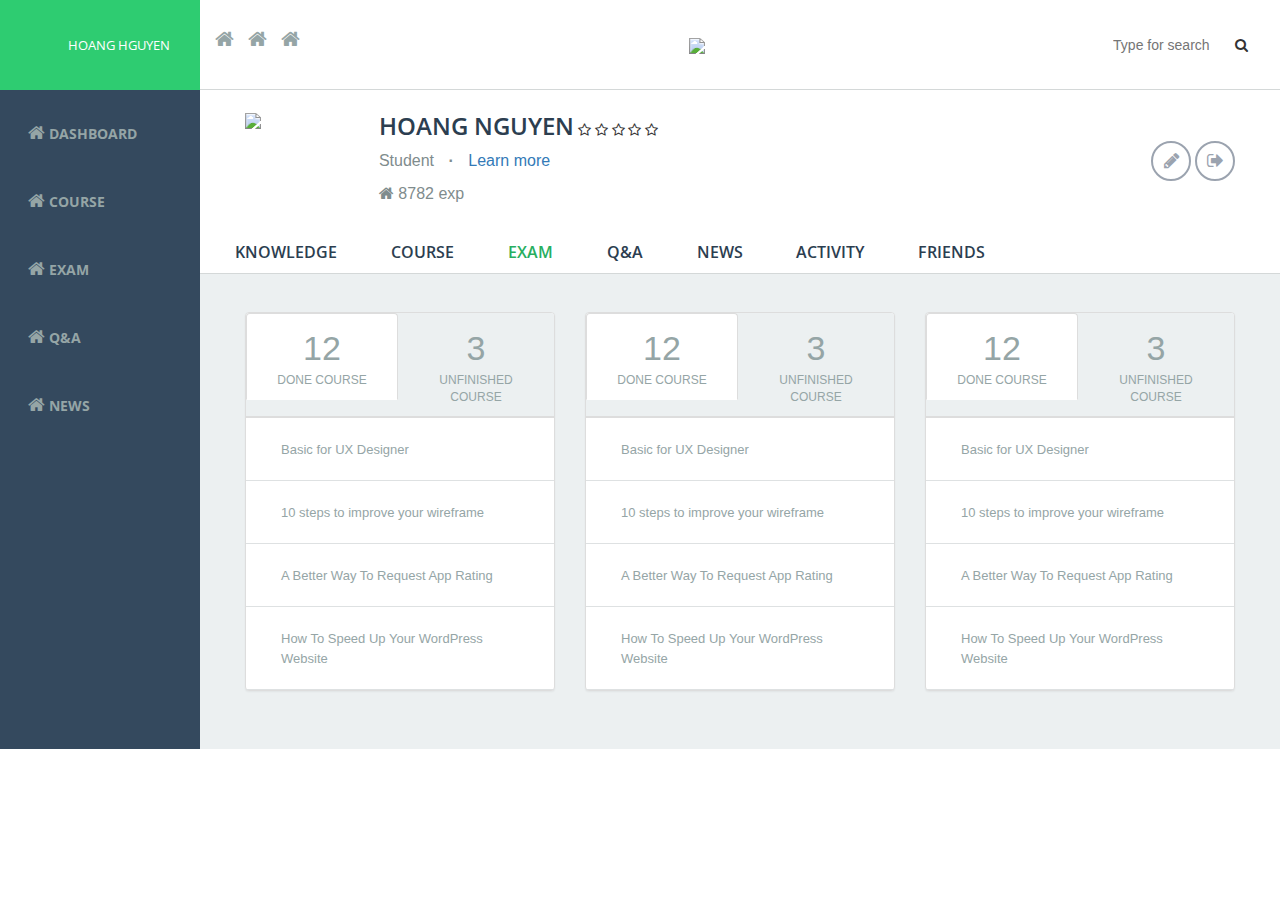
==== index - Copy.html @ 54e9cbac "Init commit" ====
<!DOCTYPE html>
<html>
	<head>
		<title>
			Course Dashboard
		</title>
		<link rel="icon" href="images/avatar.ico">
		<link rel="stylesheet" type="text/css" href="css/bootstrap.css">
		<link rel="stylesheet" type="text/css" href="css/bootstrap-theme.css">
		<link rel="stylesheet" type="text/css" href="css/font-awesome.css">
		<link rel="stylesheet" type="text/css" href="css/main - Copy.css">
	</head>
	<body>
		<div class="dashboard">
			<header class="header">				
				<ul class="header-col-nav">
					<li>
						<a href="">
							<i class="fa fa-home"></i>
						</a>
					</li>
					<li>
						<a href="">
							<i class="fa fa-home"></i>
						</a>
					</li>
					<li>
						<a href="">
							<i class="fa fa-home"></i>
						</a>
					</li>
				</ul>			
				<div class="header-col-logo">
					<img src="images/logo.png">
				</div>
				<div class="search">
					<input type="search" placeholder="Type for search" class="header-col-search-input">
					<i class="fa fa-search"></i>
				</div>
			</header>
			<aside class="sidebar">
				<div class="sidebar-account">
					<a href="account.html">
						<div class="sidebar-logo" style="background-image: url('images/avatar.png')"></div>
						HOANG HGUYEN
					</a>
				</div>
				<div class="menu">
					<ul>
						<li>
							<a href="">
								<i class="fa fa-home"></i>
								DASHBOARD
							</a>						
						</li>
						<li>
							<a href="">
								<i class="fa fa-home"></i>
								COURSE
							</a>						
						</li>
						<li>
							<a href="">
								<i class="fa fa-home"></i>
								EXAM
							</a>						
						</li>
						<li>
							<a href="">
								<i class="fa fa-home"></i>
								Q&A
							</a>						
						</li>
						<li>
							<a href="">
								<i class="fa fa-home"></i>
								NEWS
							</a>						
						</li>
					</ul>
				</div>
			</aside>
			<article class="content">			
				<div class="user">
					<div class="user-img-body">
						<div class="user-img">
							<img src="images/avatar.png">
						</div>
						<div class="user-body">
							<div class="user-name-rating">
								<h3 class="user-name">HOANG NGUYEN</h3>
								<div class="user-rating">
									<span>
										<i class="fa fa-star-o"></i>
									</span>
									<span>
										<i class="fa fa-star-o"></i>
									</span>
									<span>
										<i class="fa fa-star-o"></i>
									</span>
									<span>
										<i class="fa fa-star-o"></i>
									</span>
									<span>
										<i class="fa fa-star-o"></i>
									</span>
								</div>
							</div>
							<div class="user-status-more">
								<div class="user-status">
									Student
								</div>
								<div class="user-dot">
									&#183
								</div>					
								<div class="user-more">
									<a href="">
										Learn more
									</a>
								</div>
							</div>
							<div class="user-points">
								<i class="fa fa-home"></i>
								8782 exp
							</div>
						</div>
					</div>
					<div class="user-tools">	
						<a href="">
							<i class="fa fa-pencil"></i>
						</a>
						<a href="">
							<i class="fa fa-sign-out"></i>
						</a>
					</div>
				</div>
				<div class="tab-navigation">
					<ul>
						<li>
							<a href="">
								KNOWLEDGE
							</a>
						</li>
						<li>
							<a href="">
								COURSE
							</a>
						</li>
						<li>
							<a class="active" href="">
								EXAM
							</a>
						</li>
						<li>
							<a href="">
								Q&A
							</a>
						</li>
						<li>
							<a href="">
								NEWS
							</a>
						</li>
						<li>
							<a href="">
								ACTIVITY
							</a>
						</li>
						<li>
							<a href="">
								FRIENDS
							</a>
						</li>
					</ul>
				</div>
				<section class="section">
					<div class="row">
						<div class="col-lg-4 col-md-6 col-sm-6 col-xs-12">
							<div class="panel panel-default">
								<div class="panel-heading">
									<ul class="nav nav-tabs">
										<li role="presentation" class="active">
											<a href="#">
												12
												<span class="span">DONE COURSE</span>
											</a>
										</li>
										<li role="presentation">
											<a href="#">
												3
												<span class="span">UNFINISHED COURSE</span>
											</a>
										</li>
									</ul>
								</div>
								<div class="panel-body">
									<ul>
										<li>
											<a href="">
												Basic for UX Designer
											</a>
										</li>
										<li>
											<a href="">
												10 steps to improve your wireframe
											</a>
										</li>
										<li>
											<a href="">
												A Better Way To Request App Rating
											</a>
										</li>
										<li>
											<a href="">
												How To Speed Up Your WordPress Website
											</a>
										</li>
									</ul>
								</div>
							</div>
						</div>
						<div class="col-lg-4 col-md-6 col-sm-6 col-xs-12">
							<div class="panel panel-default">
								<div class="panel-heading">
									<ul class="nav nav-tabs">
										<li role="presentation" class="active">
											<a href="#">
												12
												<span class="span">DONE COURSE</span>
											</a>
										</li>
										<li role="presentation">
											<a href="#">
												3
												<span class="span">UNFINISHED COURSE</span>
											</a>
										</li>
									</ul>
								</div>
								<div class="panel-body">
									<ul>
										<li>
											<a href="">
												Basic for UX Designer
											</a>
										</li>
										<li>
											<a href="">
												10 steps to improve your wireframe
											</a>
										</li>
										<li>
											<a href="">
												A Better Way To Request App Rating
											</a>
										</li>
										<li>
											<a href="">
												How To Speed Up Your WordPress Website
											</a>
										</li>
									</ul>
								</div>
							</div>
						</div>
						<div class="col-lg-4 col-md-6 col-sm-6 col-xs-12">
							<div class="panel panel-default">
								<div class="panel-heading">
									<ul class="nav nav-tabs">
										<li role="presentation" class="active">
											<a href="#">
												12
												<span class="span">DONE COURSE</span>
											</a>
										</li>
										<li role="presentation">
											<a href="#">
												3
												<span class="span">UNFINISHED COURSE</span>
											</a>
										</li>
									</ul>
								</div>
								<div class="panel-body">
									<ul>
										<li>
											<a href="">
												Basic for UX Designer
											</a>
										</li>
										<li>
											<a href="">
												10 steps to improve your wireframe
											</a>
										</li>
										<li>
											<a href="">
												A Better Way To Request App Rating
											</a>
										</li>
										<li>
											<a href="">
												How To Speed Up Your WordPress Website
											</a>
										</li>
									</ul>
								</div>
							</div>
						</div>
					</div>
				</section>
			</article>
		</div>
		<script src="http://code.jquery.com/jquery-1.11.3.min.js"></script>
		<script src="https://maxcdn.bootstrapcdn.com/bootstrap/3.3.6/js/bootstrap.min.js" integrity="sha384-0mSbJDEHialfmuBBQP6A4Qrprq5OVfW37PRR3j5ELqxss1yVqOtnepnHVP9aJ7xS" crossorigin="anonymous"></script>
	</body>
</html>
---- css/main - Copy.css ----
@import url(https://fonts.googleapis.com/css?family=Open+Sans:400,300,300italic,400italic,600,600italic,700,800,800italic,700italic);

.sidebar {
	background-color: #34495e;
	bottom: 0;
	height: 100%;
	left: 0;
	position: absolute;
	top: 0;
	width: 200px;
}

.sidebar-account {
	background-color: #2ecc71;
	color: #ffffff;
	font-family: 'Open Sans', sans-serif;
	font-size: 13px;
	line-height: 90px;
	padding-left: 15px;
	vertical-align: middle;
}

.sidebar-account > a {
	color: #ffffff;
}

.sidebar-account > a:hover {
	color: #ffffff;
	text-decoration: none;
}

.sidebar .menu {
	padding-top: 20px;
}

.sidebar .menu > ul {
	list-style-type: none;
	padding-left: 0;
}

.sidebar .menu > ul > li {
	margin-bottom: 20px;
}

.sidebar .menu > ul > li > a {
	color: #95a5a6;
	display: block;
	font-family: 'Open Sans', sans-serif;
	font-size: 14px;
	font-weight: 700;
	line-height: 48px;
	padding-left: 28px;
}

.sidebar .menu > ul > li > a:hover {
	background-color: #243342;
	color: #ffffff;
	text-decoration: none;
}

.sidebar .menu > ul > li > a > i {
	font-size: 18px;
}

.sidebar .menu > ul > li > a:hover > i {
	color: #2ecc71;
}

.sidebar-logo {
	background-position: center;
	background-repeat: no-repeat;
	background-size:cover;
	display: inline-block;
	height: 50px;
	vertical-align: middle;
	width: 50px;
}

.dashboard {
	padding-left: 200px;
	padding-top: 90px;
	position: relative;
}

.header {
	align-items: center;
	/*background-color: pink;*/
	border-bottom: 1px solid #d4d8d8;
	display: flex;
	height: 90px;
	justify-content: space-between;
	left: 200px;
	position: absolute;
	right: 0;
	top: 0;
}

.header-col-nav {
	padding: 32px 10px;
}

.header-col-nav li {
	display: inline-block;
	font-size: 20px;
	list-style-type: none;
	padding: 0 5px;
}

.header-col-nav li a {
	color: #95a5a6;
	font-size: 20px;
}

.header-col-nav li a:hover {
	color: #2ecc71;
}

.header-col-logo {
	padding: 23px;
	text-align: center;
}

.header .search {
	padding: 32px;
	text-align: right;
}

.header-col-search-input {
	border: none;
	width: 120px;
}

.header .header-logo {
	float: left;
	height: 44px;
	width: 36px;
}

.content {
	width: calc(100%-200px);
}

.content .user {
	align-items: center;
	/*background-color: purple;*/
	display: flex;
	justify-content: space-between;
	padding: 20px 40px;
}

.content .user-img-body {
	padding: 0 5px;
}

.content .user-img {
	display: inline-block;
	height: 100px;
	width: 130px;
}

.content .user-body {
	display: inline-block;
	padding: 6px 0;
	vertical-align: top;
}

.content .user-body .user-name-rating {
	margin-bottom: 10px;
}

.content .user-body .user-name {
	color: #2c3e50;
	display: inline-block;
	font-family: 'Open Sans', sans-serif;
	font-size: 24px;
	font-weight: 600;
	line-height: 20px;
	margin: 0;
}

.content .user-body .user-rating {
	display: inline-block;
}

.content .user-body .user-rating span:hover {
	content: "fa fa-star";
	position: absolute;
}

.content .user-body .user-status-more {
	color: #7f8c8d;
	font-size: 16px;
	margin-bottom: 10px;
}

.content .user-body .user-status {
	display: inline-block;
}

.content .user-body .user-dot {
	display: inline-block;
	font-weight: 800;
	padding: 0 10px;
}

.content .user-body .user-more {
	color: #3498db;
	display: inline-block;
}

.content .user-body .user-more:hover {
	text-decoration: underline;
}

.content .user-body .user-points {
	color: #7f8c8d;
	font-size: 16px;
}

.content .user-tools {
	display: inline-block;
	padding: 0 5px;
	text-align: right;
	vertical-align: middle;
}

.content .user-tools a {
	background-color: #ffffff;
	border: 2px solid;
	border-color: #9ba3af;
	border-radius: 100%;
	color: #9ba3af;
	display: inline-block;
	font-size: 18px;
	height: 40px;
	padding: 6px 10px;
	width: 40px;
}

.content .user-tools a:hover {
	background-color: #2ecc71;
	border-color: #2ecc71;
	color: #ffffff;
}

.content .tab-navigation {
	/*border-bottom-color: #d4d8d8;
	border-bottom-size: 1px;*/
	border-bottom: 1px solid #d4d8d8;
}

.content .tab-navigation ul {
	margin: 0;
	padding-left: 10px;
	width: 100%;
}

.content .tab-navigation ul li {
	display: inline-block;
	list-style-type: none;
	padding: 0 25px;
	text-align: center;
}

.content .tab-navigation ul li a {
	color: #2c3e50;
	display: block;
	font-family: 'Open Sans', sans-serif;
	font-size: 16px;
	font-weight: 600;
	padding: 9px 0;
	text-decoration: none;
}

.content .tab-navigation ul li a:hover {
	color: #27ae60;
}

.content .tab-navigation ul li a.active {
	color: #27ae60;
	border-bottom-color: #27ae60;
	border-bottom-size: 4px;
}

.content .tab-navigation ul li::before {
	
}

.content .section {
	background-color: #ecf0f1;
	padding: 38px 45px;
}

.content .section .panel {
	color: #95a5a6;
}

.content .section .panel .panel-heading {
	background-color: #ecf0f1;
	background-image: none;
	border-width: none;
	padding: 0;
}

.content .section .panel .panel-heading ul {
	text-align: center;
}

.content .section .panel .panel-heading ul li {
	width: 50%;
}

.content .section .panel .panel-heading ul li a {
	color: #95a5a6;
	font-size: 34px;
}

.content .section .panel .panel-heading .nav-tabs ul li:active {
	color: #e67333;
}

.content .section .panel .panel-heading .nav-tabs .span {
	display: block;
	font-size: 12px;
}

.content .section .panel .panel-body {
	padding: 0;
}

.content .section .panel .panel-body ul {
	margin: 0;
	padding: 0;
}

.content .section .panel .panel-body ul li {
	border-bottom: 1px #dee1e2 solid;
	/*height: 56px;*/
	list-style-type: none;
	padding: 21px 35px;
	width: 100%;
}

.content .section .panel .panel-body ul li a {
	color: #95a5a6;
	font-size: 13px;
	line-height: 14px;
	vertical-align: middle;
}
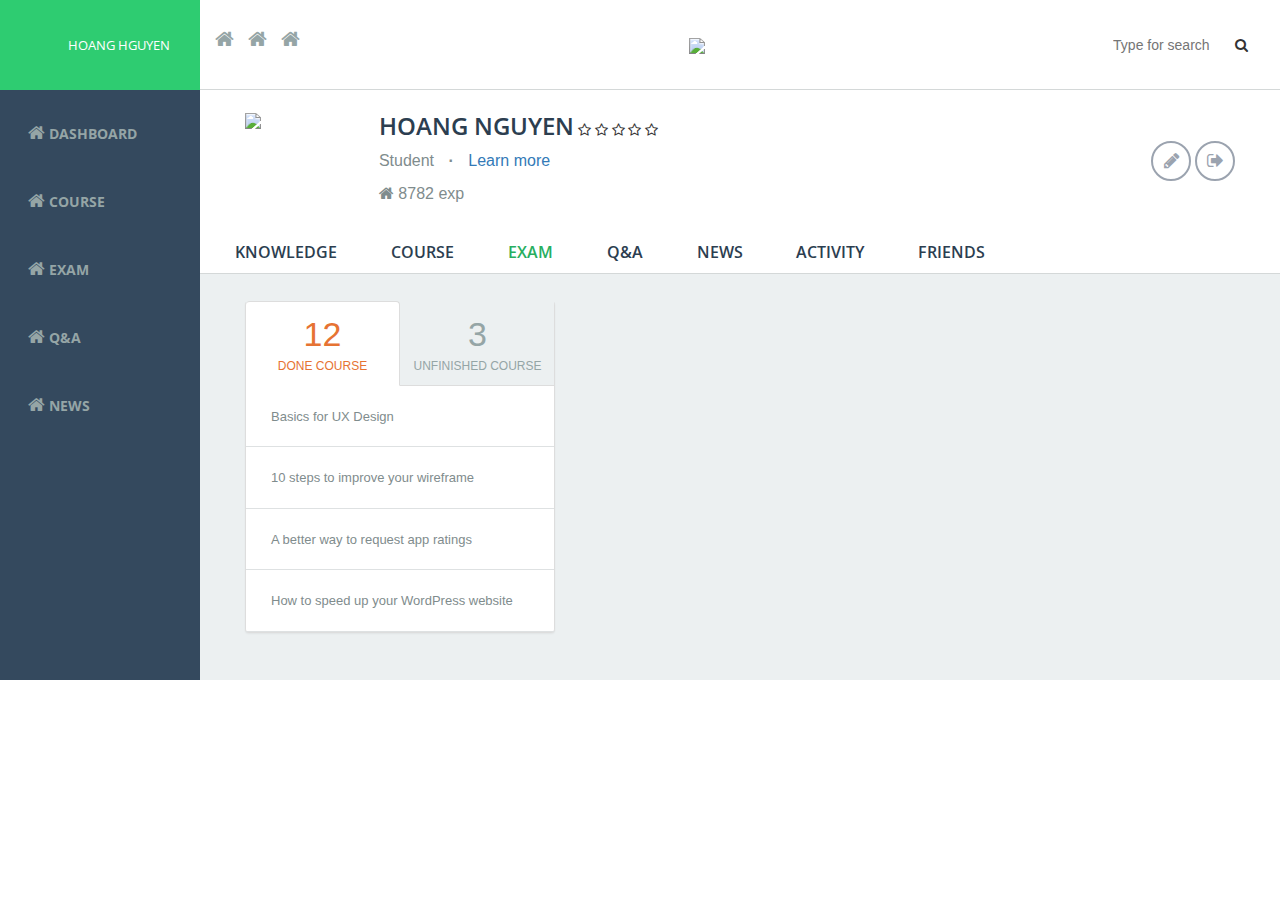
==== commit 5d249396: "Sync" ====
--- a/index - Copy.html
+++ b/index - Copy.html
@@ -178,15 +178,15 @@
 					<div class="row">
 						<div class="col-lg-4 col-md-6 col-sm-6 col-xs-12">
 							<div class="panel panel-default">
-								<div class="panel-heading">
+								<div class="panel-header">
 									<ul class="nav nav-tabs">
-										<li role="presentation" class="active">
+										<li class="active">
 											<a href="#">
 												12
 												<span class="span">DONE COURSE</span>
 											</a>
 										</li>
-										<li role="presentation">
+										<li>
 											<a href="#">
 												3
 												<span class="span">UNFINISHED COURSE</span>
@@ -197,117 +197,29 @@
 								<div class="panel-body">
 									<ul>
 										<li>
-											<a href="">
-												Basic for UX Designer
-											</a>
-										</li>
-										<li>
-											<a href="">
+											<a href="#">
+												Basics for UX Design
+											</a>
+										</li>
+										<li>
+											<a href="#">
 												10 steps to improve your wireframe
 											</a>
 										</li>
 										<li>
-											<a href="">
-												A Better Way To Request App Rating
-											</a>
-										</li>
-										<li>
-											<a href="">
-												How To Speed Up Your WordPress Website
+											<a href="#">
+												A better way to request app ratings
+											</a>
+										</li>
+										<li>
+											<a href="#">
+												How to speed up your WordPress website
 											</a>
 										</li>
 									</ul>
 								</div>
 							</div>
-						</div>
-						<div class="col-lg-4 col-md-6 col-sm-6 col-xs-12">
-							<div class="panel panel-default">
-								<div class="panel-heading">
-									<ul class="nav nav-tabs">
-										<li role="presentation" class="active">
-											<a href="#">
-												12
-												<span class="span">DONE COURSE</span>
-											</a>
-										</li>
-										<li role="presentation">
-											<a href="#">
-												3
-												<span class="span">UNFINISHED COURSE</span>
-											</a>
-										</li>
-									</ul>
-								</div>
-								<div class="panel-body">
-									<ul>
-										<li>
-											<a href="">
-												Basic for UX Designer
-											</a>
-										</li>
-										<li>
-											<a href="">
-												10 steps to improve your wireframe
-											</a>
-										</li>
-										<li>
-											<a href="">
-												A Better Way To Request App Rating
-											</a>
-										</li>
-										<li>
-											<a href="">
-												How To Speed Up Your WordPress Website
-											</a>
-										</li>
-									</ul>
-								</div>
-							</div>
-						</div>
-						<div class="col-lg-4 col-md-6 col-sm-6 col-xs-12">
-							<div class="panel panel-default">
-								<div class="panel-heading">
-									<ul class="nav nav-tabs">
-										<li role="presentation" class="active">
-											<a href="#">
-												12
-												<span class="span">DONE COURSE</span>
-											</a>
-										</li>
-										<li role="presentation">
-											<a href="#">
-												3
-												<span class="span">UNFINISHED COURSE</span>
-											</a>
-										</li>
-									</ul>
-								</div>
-								<div class="panel-body">
-									<ul>
-										<li>
-											<a href="">
-												Basic for UX Designer
-											</a>
-										</li>
-										<li>
-											<a href="">
-												10 steps to improve your wireframe
-											</a>
-										</li>
-										<li>
-											<a href="">
-												A Better Way To Request App Rating
-											</a>
-										</li>
-										<li>
-											<a href="">
-												How To Speed Up Your WordPress Website
-											</a>
-										</li>
-									</ul>
-								</div>
-							</div>
-						</div>
+						</div>	
 					</div>
 				</section>
 			</article>
--- a/css/main - Copy.css
+++ b/css/main - Copy.css
@@ -288,62 +288,75 @@
 
 .content .section {
 	background-color: #ecf0f1;
-	padding: 38px 45px;
+	padding: 27px 45px;
 }
 
 .content .section .panel {
-	color: #95a5a6;
-}
-
-.content .section .panel .panel-heading {
+	border-top: none;
+}
+
+.content .section .panel-header {
 	background-color: #ecf0f1;
-	background-image: none;
-	border-width: none;
-	padding: 0;
-}
-
-.content .section .panel .panel-heading ul {
+}
+
+.content .section .panel-header ul {
+
+}
+
+.content .section .panel-header ul li {
 	text-align: center;
-}
-
-.content .section .panel .panel-heading ul li {
 	width: 50%;
 }
 
-.content .section .panel .panel-heading ul li a {
+.content .section .panel-header ul li a {
 	color: #95a5a6;
 	font-size: 34px;
-}
-
-.content .section .panel .panel-heading .nav-tabs ul li:active {
+	height: 85px;
+	margin: 0;
+	padding: 8px 0;
+}
+
+.content .section .panel-header ul li:first-child a {
+	border-left: none;
+}
+
+.content .section .panel-header ul li:last-child a {
+	border-right: none;
+}
+
+.content .section .panel-header ul li.active a {
 	color: #e67333;
 }
 
-.content .section .panel .panel-heading .nav-tabs .span {
+.content .section .panel-header ul li a .span {
 	display: block;
 	font-size: 12px;
 }
 
-.content .section .panel .panel-body {
+.content .section .panel-body {
 	padding: 0;
 }
 
-.content .section .panel .panel-body ul {
+.content .section .panel-body ul {
 	margin: 0;
 	padding: 0;
 }
 
-.content .section .panel .panel-body ul li {
+.content .section .panel-body ul li {
 	border-bottom: 1px #dee1e2 solid;
-	/*height: 56px;*/
 	list-style-type: none;
-	padding: 21px 35px;
+	padding: 20px 25px;
 	width: 100%;
 }
 
-.content .section .panel .panel-body ul li a {
-	color: #95a5a6;
+.content .section .panel-body ul li:hover {
+	background-color: #ecf0f1;
+	border-left: 4px #e67333 solid;
+	padding-left: 21px;
+}
+
+.content .section .panel-body ul li a {
+	color: #7f8c8d;
 	font-size: 13px;
-	line-height: 14px;
-	vertical-align: middle;
+	text-decoration: none;
 }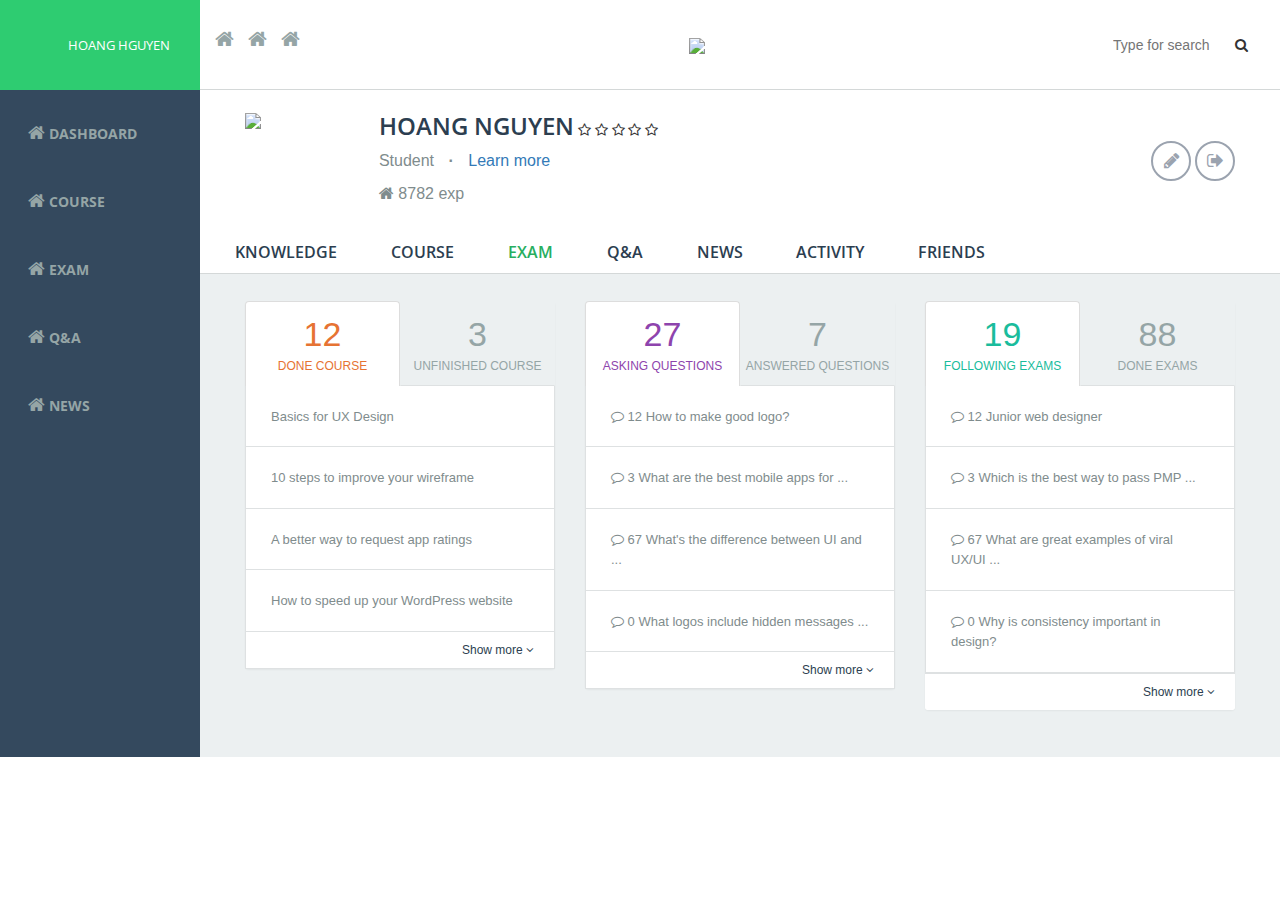
==== commit 6d413f42: "Solved the problem with borders on panels Added 2 more lists" ====
--- a/index - Copy.html
+++ b/index - Copy.html
@@ -177,7 +177,7 @@
 				<section class="section">
 					<div class="row">
 						<div class="col-lg-4 col-md-6 col-sm-6 col-xs-12">
-							<div class="panel panel-default">
+							<div class="panel panel-default panel-course">
 								<div class="panel-header">
 									<ul class="nav nav-tabs">
 										<li class="active">
@@ -217,9 +217,123 @@
 											</a>
 										</li>
 									</ul>
-								</div>
-							</div>
-						</div>	
+									<div class="panel-footer">
+										<a href="">
+											Show more
+											<i class="fa fa-angle-down"></i>
+										</a>
+									</div>
+								</div>
+							</div>
+						</div>
+						<div class="col-lg-4 col-md-6 col-sm-6 col-xs-12">
+							<div class="panel panel-default panel-questions">
+								<div class="panel-header">
+									<ul class="nav nav-tabs">
+										<li class="active">
+											<a href="#">
+												27
+												<span class="span">ASKING QUESTIONS</span>
+											</a>
+										</li>
+										<li>
+											<a href="#">
+												7
+												<span class="span">ANSWERED QUESTIONS</span>
+											</a>
+										</li>
+									</ul>
+								</div>
+								<div class="panel-body">
+									<ul>
+										<li>
+											<a href="#">
+												<i class="fa fa-comment-o"></i> 12
+												<span>How to make good logo?</span>
+											</a>
+										</li>
+										<li>
+											<a href="#">
+												<i class="fa fa-comment-o"></i> 3
+												<span>What are the best mobile apps for ...</span>
+											</a>
+										</li>
+										<li>
+											<a href="#">
+												<i class="fa fa-comment-o"></i> 67
+												<span>What's the difference between UI and ...</span>
+											</a>
+										</li>
+										<li>
+											<a href="#">
+												<i class="fa fa-comment-o"></i> 0
+												<span>What logos include hidden messages ...</span>
+											</a>
+										</li>
+									</ul>
+									<div class="panel-footer">
+										<a href="">
+											Show more
+											<i class="fa fa-angle-down"></i>
+										</a>
+									</div>
+								</div>
+							</div>
+						</div>
+						<div class="col-lg-4 col-md-6 col-sm-6 col-xs-12">
+							<div class="panel panel-default panel-exams">
+								<div class="panel-header">
+									<ul class="nav nav-tabs">
+										<li class="active">
+											<a href="#">
+												19
+												<span class="span">FOLLOWING EXAMS</span>
+											</a>
+										</li>
+										<li>
+											<a href="#">
+												88
+												<span class="span">DONE EXAMS</span>
+											</a>
+										</li>
+									</ul>
+								</div>
+								<div class="panel-body">
+									<ul>
+										<li>
+											<a href="#">
+												<i class="fa fa-comment-o"></i> 12
+												<span>Junior web designer</span>
+											</a>
+										</li>
+										<li>
+											<a href="#">
+												<i class="fa fa-comment-o"></i> 3
+												<span>Which is the best way to pass PMP ...</span>
+											</a>
+										</li>
+										<li>
+											<a href="#">
+												<i class="fa fa-comment-o"></i> 67
+												<span>What are great examples of viral UX/UI ...</span>
+											</a>
+										</li>
+										<li>
+											<a href="#">
+												<i class="fa fa-comment-o"></i> 0
+												<span>Why is consistency important in design?</span>
+											</a>
+										</li>
+									</ul>
+								</div>
+								<div class="panel-footer">
+									<a href="">
+										Show more
+										<i class="fa fa-angle-down"></i>
+									</a>
+								</div>
+							</div>
+						</div>
 					</div>
 				</section>
 			</article>
--- a/css/main - Copy.css
+++ b/css/main - Copy.css
@@ -292,7 +292,7 @@
 }
 
 .content .section .panel {
-	border-top: none;
+	border: none;
 }
 
 .content .section .panel-header {
@@ -309,6 +309,8 @@
 }
 
 .content .section .panel-header ul li a {
+	background-color: #ecf0f1;
+	border-bottom: 1px #dee1e2 solid;
 	color: #95a5a6;
 	font-size: 34px;
 	height: 85px;
@@ -316,16 +318,21 @@
 	padding: 8px 0;
 }
 
-.content .section .panel-header ul li:first-child a {
-	border-left: none;
-}
-
-.content .section .panel-header ul li:last-child a {
-	border-right: none;
-}
-
 .content .section .panel-header ul li.active a {
+	background-color: #ffffff;
+	border-bottom: none;
+}
+
+.content .section .panel-course .panel-header ul li.active a {
 	color: #e67333;
+}
+
+.content .section .panel-questions .panel-header ul li.active a {
+	color: #8e44ad;
+}
+
+.content .section .panel-exams .panel-header ul li.active a {
+	color: #1abc9c;
 }
 
 .content .section .panel-header ul li a .span {
@@ -334,6 +341,8 @@
 }
 
 .content .section .panel-body {
+	border: 1px #dee1e2 solid;
+	border-top: none;
 	padding: 0;
 }
 
@@ -350,13 +359,51 @@
 }
 
 .content .section .panel-body ul li:hover {
-	background-color: #ecf0f1;
+	background-color: #f6f8fc;
+	padding-left: 21px;
+}
+
+.content .section .panel-course .panel-body ul li:hover {
 	border-left: 4px #e67333 solid;
-	padding-left: 21px;
+}
+
+.content .section .panel-questions .panel-body ul li:hover {
+	border-left: 4px #8e44ad solid;
+}
+
+.content .section .panel-exams .panel-body ul li:hover {
+	border-left: 4px #1abc9c solid;
 }
 
 .content .section .panel-body ul li a {
 	color: #7f8c8d;
 	font-size: 13px;
 	text-decoration: none;
+}
+
+.content .section .panel-footer {
+	background-color: #ffffff;
+	border: none;
+	padding: 12px 20px;
+}
+
+.content .section .panel-footer a {
+	color: #2c3e50;
+	display: block;
+	font-size: 12px;
+	line-height: 12px;
+	text-align: right;
+	text-decoration: none;
+}
+
+.content .section .panel-course .panel-footer a:hover {
+	color: #e67333;
+}
+
+.content .section .panel-questions .panel-footer a:hover {
+	color: #8e44ad;
+}
+
+.content .section .panel-exams .panel-footer a:hover {
+	color: #1abc9c;
 }